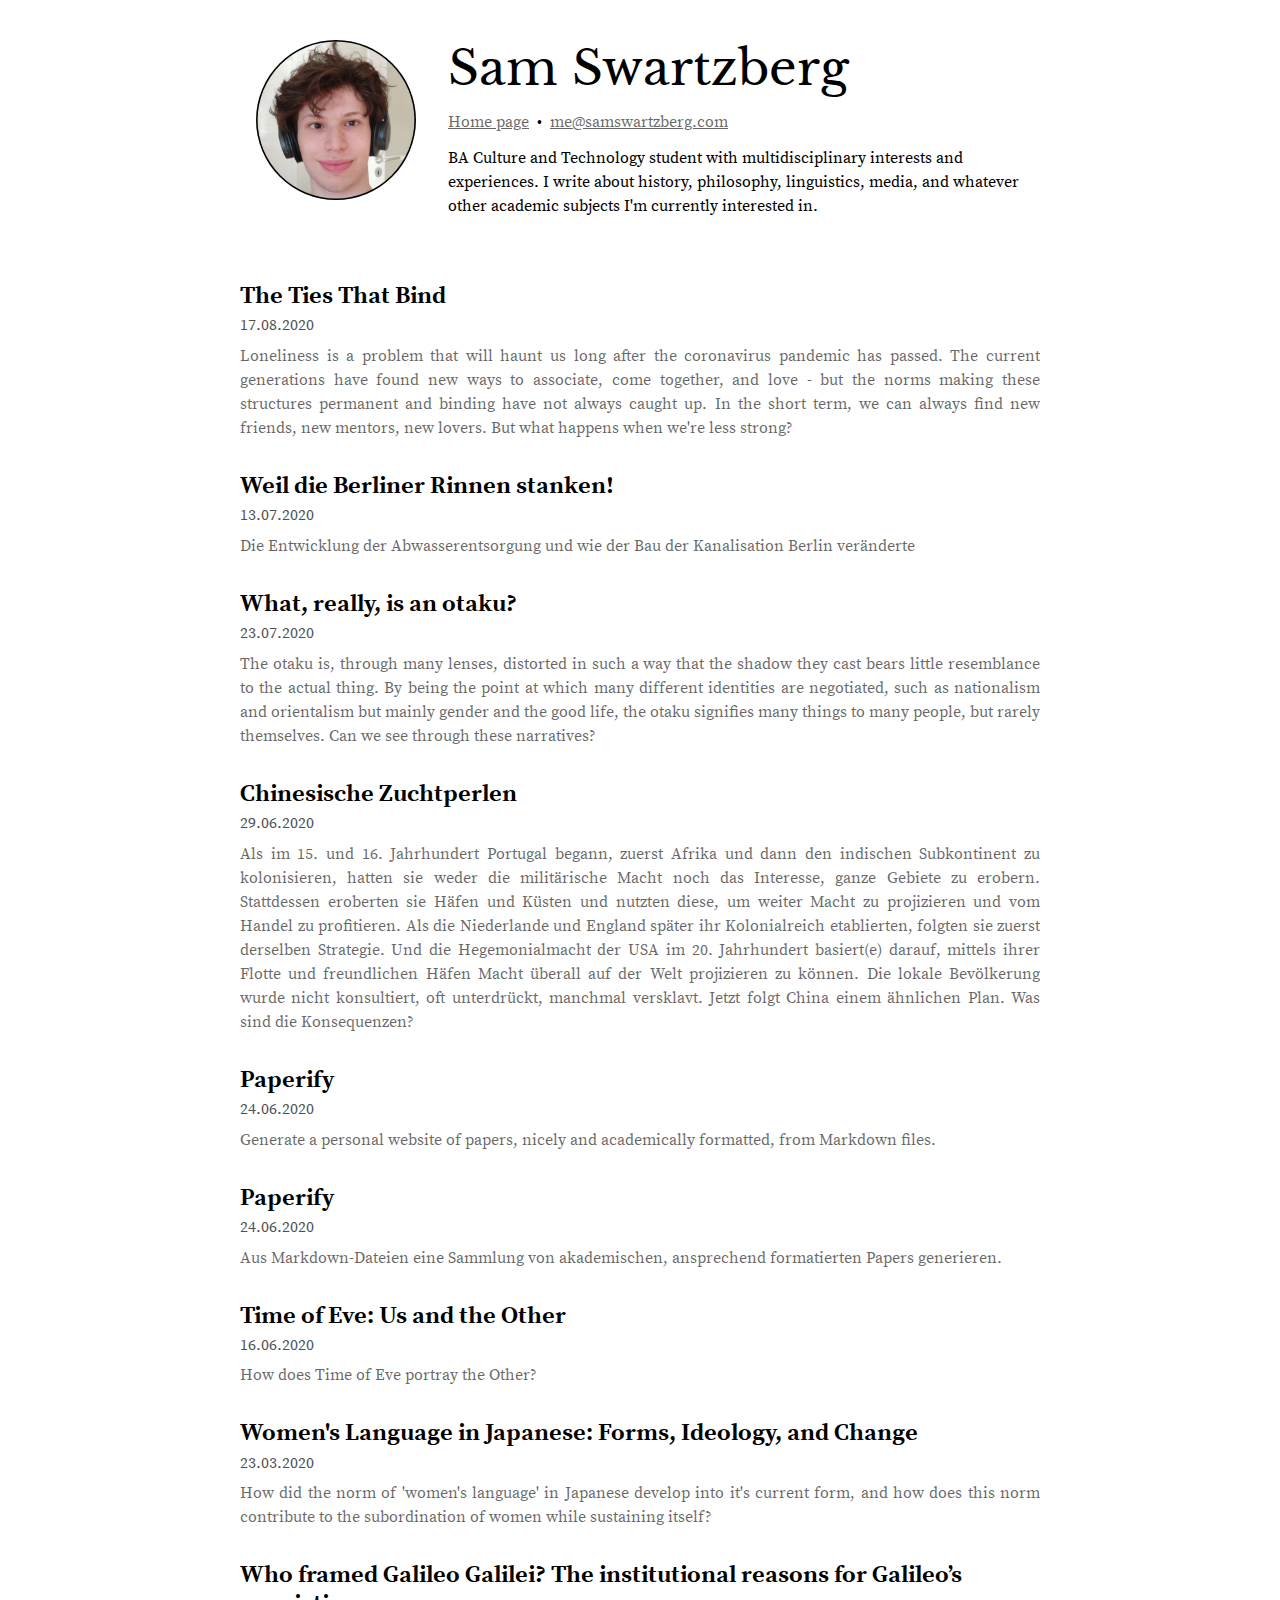
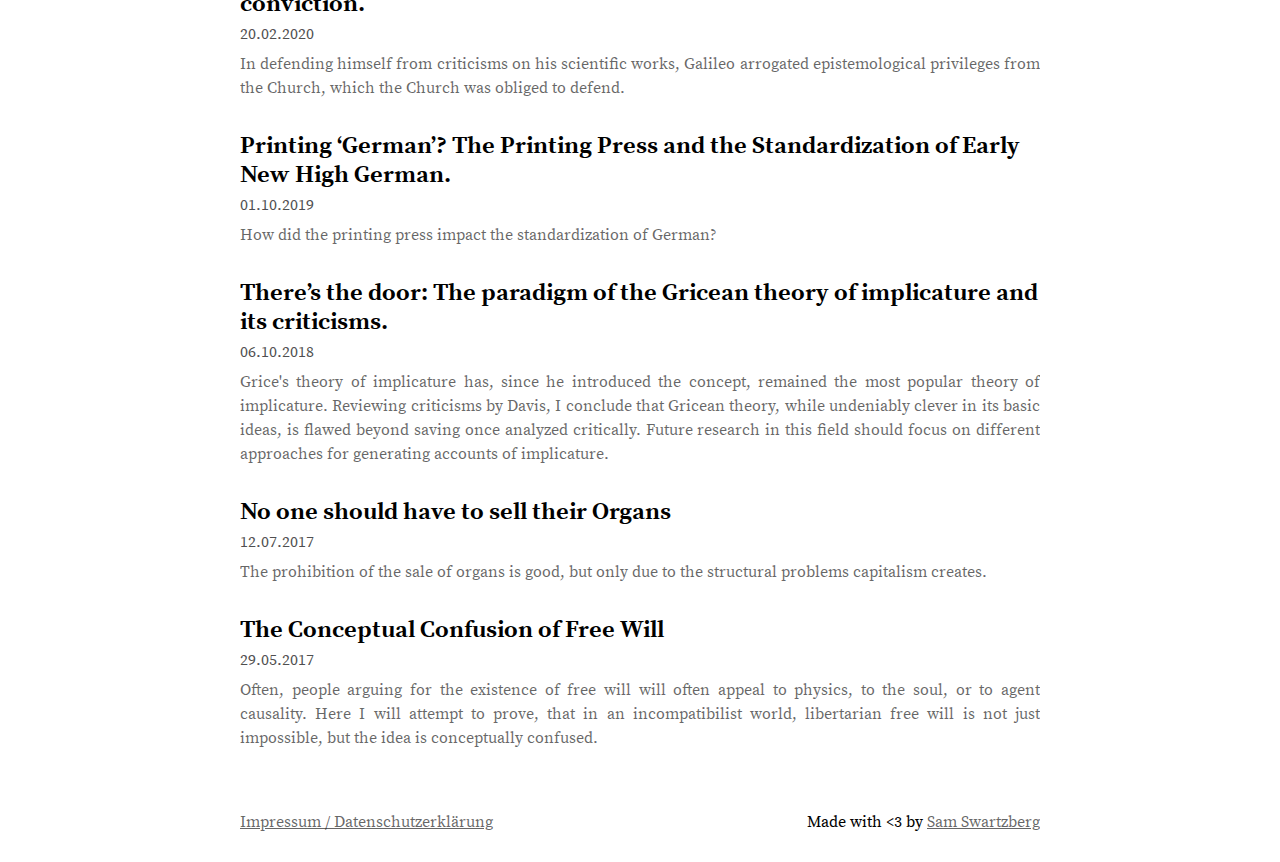
==== index.html @ ccce66b4 "Initial commit" ====
<!-- This is the generated index.html. Any edits here will be overwritten! -->
<!DOCTYPE html>
<html>
  <head>
    <link rel="stylesheet" href="css/main.css" charset="utf-8">
    <link rel="stylesheet" href="css/index.css" charset="utf-8">
    <title></title>
    <meta charset="UTF-8">
    <meta name="viewport" content="width=device-width, initial-scale=1">
    <link rel="apple-touch-icon" sizes="180x180" href="apple-touch-icon.png">
    <link rel="icon" type="image/png" sizes="32x32" href="favicon-32x32.png">
    <link rel="icon" type="image/png" sizes="16x16" href="favicon-16x16.png">
    <link rel="manifest" href="site.webmanifest">
    <link rel="mask-icon" href="safari-pinned-tab.svg" color="#5bbad5">
    <meta name="msapplication-TileColor" content="#ffffff">
    <meta name="theme-color" content="#ffffff">
    <meta name="description" content="">
  </head>
  <body>
    <script src="js/config.js" charset="utf-8"></script>
    <div class="site-container">
      <header id="site-header" class="landing-site-header">
        <div class="profile-image-container">
          <div class="image-container-inner">
            <picture>
              <img src="media/profile-image.jpg" class="profile-image" alt="">
            </picture>
          </div>
        </div>
          <div class="name-container">
            <h1 class="name-header">

            </h1>
          </div>
          <address class="contact-links-container">
            <ul class="contact-link-list">

            </ul>

          </address>
          <article class="description-container">
            <div class="person-description">

            </div>
          </article>
        <script src="js/populate-index.js" charset="utf-8"></script>
      </header>
      <main id="site-content">
        <div class="site-content-inner">
          <!--INSERT HERE-->
<article class="post-item">   <a href="posts/2020-08-17-loneliness-long-term.html">     <header>       <h2 class="title">The Ties That Bind</h2>       <time class="creation-date">17.08.2020</time>     </header>     <section class="abstract">       <p>Loneliness is a problem that will haunt us long after the coronavirus pandemic has passed. The current generations have found new ways to associate, come together, and love - but the norms making these structures permanent and binding have not always caught up. In the short term, we can always find new friends, new mentors, new lovers. But what happens when we're less strong?</p>     </section>   </a> </article>
<article class="post-item">   <a href="posts/2020-07-11-berlin-abwasser.html">     <header>       <h2 class="title">Weil die Berliner Rinnen stanken!</h2>       <time class="creation-date">13.07.2020</time>     </header>     <section class="abstract">       <p>Die Entwicklung der Abwasserentsorgung und wie der Bau der Kanalisation Berlin veränderte</p>     </section>   </a> </article>
<article class="post-item">   <a href="posts/2020-06-29-japan-otaku-patriarchy.html">     <header>       <h2 class="title">What, really, is an otaku?</h2>       <time class="creation-date">23.07.2020</time>     </header>     <section class="abstract">       <p>The otaku is, through many lenses, distorted in such a way that the shadow they cast bears little resemblance to the actual thing. By being the point at which many different identities are negotiated, such as nationalism and orientalism but mainly gender and the good life, the otaku signifies many things to many people, but rarely themselves. Can we see through these narratives?</p>     </section>   </a> </article>
<article class="post-item">   <a href="posts/2020-06-29-chinese-ports.html">     <header>       <h2 class="title">Chinesische Zuchtperlen</h2>       <time class="creation-date">29.06.2020</time>     </header>     <section class="abstract">       <p>Als im 15. und 16. Jahrhundert Portugal begann, zuerst Afrika und dann den indischen Subkontinent zu kolonisieren, hatten sie weder die militärische Macht noch das Interesse, ganze Gebiete zu erobern. Stattdessen eroberten sie Häfen und Küsten und nutzten diese, um weiter Macht zu projizieren und vom Handel zu profitieren. Als die Niederlande und England später ihr Kolonialreich etablierten, folgten sie zuerst derselben Strategie. Und die Hegemonialmacht der USA im 20. Jahrhundert basiert(e) darauf, mittels ihrer Flotte und freundlichen Häfen Macht überall auf der Welt projizieren zu können. Die lokale Bevölkerung wurde nicht konsultiert, oft unterdrückt, manchmal versklavt. Jetzt folgt China einem ähnlichen Plan. Was sind die Konsequenzen?</p>     </section>   </a> </article>
<article class="post-item">   <a href="posts/2020-06-24-documentation-en.html">     <header>       <h2 class="title">Paperify</h2>       <time class="creation-date">24.06.2020</time>     </header>     <section class="abstract">       <p>Generate a personal website of papers, nicely and academically formatted, from Markdown files.</p>     </section>   </a> </article>
<article class="post-item">   <a href="posts/2020-06-24-documentation-de.html">     <header>       <h2 class="title">Paperify</h2>       <time class="creation-date">24.06.2020</time>     </header>     <section class="abstract">       <p>Aus Markdown-Dateien eine Sammlung von akademischen, ansprechend formatierten Papers generieren.</p>     </section>   </a> </article>
<article class="post-item">   <a href="posts/2020-06-16-time-of-eve.html">     <header>       <h2 class="title">Time of Eve: Us and the Other</h2>       <time class="creation-date">16.06.2020</time>     </header>     <section class="abstract">       <p>How does Time of Eve portray the Other?</p>     </section>   </a> </article>
<article class="post-item">   <a href="posts/2020-03-23-joseigo.html">     <header>       <h2 class="title">Women's Language in Japanese: Forms, Ideology, and Change</h2>       <time class="creation-date">23.03.2020</time>     </header>     <section class="abstract">       <p>How did the norm of 'women's language' in Japanese develop into it's current form, and how does this norm contribute to the subordination of women while sustaining itself?</p>     </section>   </a> </article>
<article class="post-item">   <a href="posts/2020-02-20-galileo.html">     <header>       <h2 class="title">Who framed Galileo Galilei? The institutional reasons for Galileo’s conviction.</h2>       <time class="creation-date">20.02.2020</time>     </header>     <section class="abstract">       <p>In defending himself from criticisms on his scientific works, Galileo arrogated epistemological privileges from the Church, which the Church was obliged to defend.</p>     </section>   </a> </article>
<article class="post-item">   <a href="posts/2019-10-01-printing-press-german.html">     <header>       <h2 class="title">Printing ‘German’? The Printing Press and the Standardization of Early New High German.</h2>       <time class="creation-date">01.10.2019</time>     </header>     <section class="abstract">       <p>How did the printing press impact the standardization of German?</p>     </section>   </a> </article>
<article class="post-item">   <a href="posts/2018-10-06-implicature.html">     <header>       <h2 class="title">There’s the door: The paradigm of the Gricean theory of implicature and its criticisms.</h2>       <time class="creation-date">06.10.2018</time>     </header>     <section class="abstract">       <p>Grice's theory of implicature has, since he introduced the concept, remained the most popular theory of implicature. Reviewing criticisms by Davis, I conclude that Gricean theory, while undeniably clever in its basic ideas, is flawed beyond saving once analyzed critically. Future research in this field should focus on different approaches for generating accounts of implicature.</p>     </section>   </a> </article>
<article class="post-item">   <a href="posts/2017-07-12-argument-against-organ-sale.html">     <header>       <h2 class="title">No one should have to sell their Organs</h2>       <time class="creation-date">12.07.2017</time>     </header>     <section class="abstract">       <p>The prohibition of the sale of organs is good, but only due to the structural problems capitalism creates.</p>     </section>   </a> </article>
<article class="post-item">   <a href="posts/2017-05-29-free-will-conceptuallly-impossible.html">     <header>       <h2 class="title">The Conceptual Confusion of Free Will</h2>       <time class="creation-date">29.05.2017</time>     </header>     <section class="abstract">       <p>Often, people arguing for the existence of free will will often appeal to physics, to the soul, or to agent causality. Here I will attempt to prove, that in an incompatibilist world, libertarian free will is not just impossible, but the idea is conceptually confused.</p>     </section>   </a> </article>
        </div>
      </main>
      <footer id="site-footer"><a href="impressum.html">Impressum / Datenschutzerklärung</a><span>Made with &lt;3 by <a href="https://samswartzberg.com">Sam Swartzberg</a></span></footer>
    </div>
  </body>
</html>
---- css/main.css ----
/* CSS Reset
Modified & expanded from https://meyerweb.com/eric/tools/css/reset/ */
html, body, div, span, applet, object, iframe, h1, h2, h3, h4, h5, h6, p, blockquote, pre, a, abbr, acronym, address, big, cite, code,
del, dfn, em, img, ins, kbd, q, s, samp, small, strike, strong, sub, tt, var, center, dl, dt, dd, ol, ul, li, fieldset, form, label, legend,
table, caption, tbody, tfoot, thead, tr, th, td, article, aside, canvas, details, embed, figure, figcaption, footer, header, hgroup,
menu, nav, output, ruby, section, summary, time, mark, audio, video {
	margin: 0; padding: 0; border: 0; font: inherit; vertical-align: baseline; }
article, aside, details, figcaption, figure, footer, header, hgroup, menu, img, nav, section {
	display: block; }
body { line-height: 1; }
button{ font: inherit; background-color: transparent; border: none;}
a {color: inherit; text-decoration: none;}
table { border-collapse: collapse; border-spacing: 0; }
select { text-rendering: auto; color: inherit; letter-spacing: normal; word-spacing: normal; text-transform: none; text-indent: unset; text-shadow: none; display: inline-block; text-align: unset; white-space: normal; background-color: transparent; cursor: default; margin: 0; font: inherit; border-radius: 0; border: none; font-size: inherit; }
*:focus{	outline: none; border: none;}  button::-moz-focus-inner { border: 0; }
input[type=text]{ border: none; font: inherit; color: inherit; resize: none; line-height: 1rem; }
html{scroll-behavior: smooth;}
*{box-sizing: border-box;}
abbr{text-decoration: none;}
*:focus{	outline: none !important;}
*{
	-webkit-touch-callout: none;
	-webkit-tap-highlight-color: transparent;
}

p, a, li, span, section, figcaption, code{
	overflow-wrap: break-word; }

/* CSS Variables */

body{
	--transparent-grey: rgba(0,0,0,0.02);
	--semitransparent-grey: rgba(0,0,0,0.04);
	--light-grey: rgba(0,0,0,0.3);
	--grey: rgba(0,0,0,0.6);
	--border-thickness: 0.05em;}

/* Code Styling */

code{
		font-family: "Inconsolata", Inconsolata, monospace; }

:not(pre) > code{
	background-color: var(--semitransparent-grey);
	padding: 0.2em 0.4em;
	font-size: 95%;
	border-radius: 0.2em; }

pre{
	background-color: var(--semitransparent-grey);
	padding: 1em;
	width: max-content;
	margin: 1em 0; }

hr{
	border: none;
	margin: 2em 0;
	border-bottom: 0.05em solid var(--grey); }

/* Quote-related Styling */

blockquote, q { quotes: '"' '"' "'" "'"; }
q:before{ content: " " open-quote;}
q:after{ content: close-quote " ";}
blockquote{
	margin-bottom: 1em;
	margin-left: 2em; }
blockquote p{
	display: inline; }

/* Link-related Styling */

:link, :visited{
  color: var(--grey);
	text-decoration: underline; }

a:active{
	color: white;
	background-color: black; }

@media (hover: hover){
	a:hover{
		opacity: 0.7; } }

/* Headings */

h1, h2, h3, h4, h5, h6{
	color: black;
	line-height: 1.2;
 	clear: both;}

h1{
	hyphens: none;
	font-size: 2.5em;
	font-weight: bold;
	margin-bottom: 1em; }

h2{
	font-size: 1.5em; }

h2,h3{
	font-weight: bold;}

h2,h3,h4{
	margin-top: 2em;
	margin-bottom: 1em; }

h4,h5{
	font-style: italic; }

h5{
	margin-top: 1em;
	margin-bottom: 0.5em;
	color: var(--grey);}

/* Elements With Emphasis */

em{
	font-style: italic; }
strong{
	font-weight: bold; }

/* Text Blocks */

p{
	text-align: justify;
	line-height: 1.5; }

/* Lists */

ul{
	list-style-type: disc; }
ol{
	list-style: decimal; }

ul, ol{
	line-height: 1.5;
	--list-indent: 2em;
	margin: 1em 0 1em var(--list-indent);
	list-style-position: outside; }

li{
	--list-item-spacing: .5em;
	margin-bottom: var(--list-item-spacing);
}

li > ul, li > ol{
	margin: var(--list-item-spacing) 0 var(--list-item-spacing) var(--list-indent);}

/* Image */

img{
	width: 100%;
	margin: 1em 0; }

/* Figures */

figure{
	width: var(--size);
	margin: 1em; }

figure img{
	margin: 0;
	object-fit: cover;}

figure.right{
	float: right;
	margin: 1em 0 1em 2em; }

figure.left{
	float: left;
	margin: 1em 2em 1em 0; }

figure.center, figure.centerflex, figure.center-long{
	clear:both;
	margin: 2em auto;
}
figure.centerflex .image-container{
	display: flex;
}
figure.centerflex .image-container img{
	flex: 1 1 auto;
	min-width: 0;
}
.image-container{
	border: 0.05em solid black;
	max-width: 100%;
	overflow: hidden;
}
.image-container:not(:only-child){
	margin-bottom: 0.75em;
}

@media (max-width: 700px){
	figure{
		width: calc(1.5 * var(--size));
		max-width: 100%;}}
@media (max-width: 500px){
	figure, figure.right, figure.left, figure.center{
		margin: 1.5em;
		width: calc(100% - 2 * 1.5em); }}

body{
  display: flex;
  justify-content: center;
  font-family: "Source Serif Pro", YuGothic , 'Yu Gothic', 'Montserrat', 'Mplus 1p', 'Hiragino Sans', 'Hiragino Kaku Gothic Pro', '游ゴシック' , '游ゴシック体' , 'ＭＳ ゴシック' , 'MS Gothic', sans-serif;
	width: 100%;
}
.site-container {
  height: 100%;
  width: 90%;
  display: flex;
  flex-flow: column nowrap;
  justify-content: flex-start;
	max-width: 50em;
	overflow: hidden;
}
#site-header{
  margin-top: 1.5em;
}
#site-header:not(.landing-site-header){
  margin-top: 2em;
  margin-bottom: 1em; }
#site-header .site-name-wrapper::after{
  content: " / ";
  text-decoration: none; }
#site-footer{
	padding: 2em 0;
	display: flex;
	justify-content: space-between;
}
#site-footer > :nth-child(2){
	text-align: right;
}
table{
		margin: 1.5em auto;
		border: var(--border-thickness) solid var(--light-grey);
		padding: 1em;
		background-color: var(--transparent-grey);
		overflow: scroll;
		max-width: 100%;
}

td,th{padding: 0.5em;}
table th{
	padding-top: 1em;
}
td:first-child, th:first-child{padding-left: 1em;}
td:last-child, th:last-child{padding-right: 1em;}
tr:last-child td{padding-bottom: 1em;}
td:first-of-type, thead{
	font-weight: bold;
}


@media (max-width: 500px){
	td, th{
		padding: 0.25em; }
	h1.shrink-header{
		font-size: 2em;
		} }

@media (max-width: 400px){
	td, th{
		padding: 0.2ch; }
	h1 {
		hyphens: manual;
		}}

.first-name::after{
  content: " ";
}

/* Local font files for google fonts and respective declarations
from https://google-webfonts-helper.herokuapp.com/fonts */

/* inconsolata-regular - latin */
@font-face {
  font-family: 'Inconsolata';
  font-style: normal;
  font-weight: 400;
  src: url('../fonts/inconsolata-v19-latin-regular.eot'); /* IE9 Compat Modes */
  src: local(''),
       url('../fonts/inconsolata-v19-latin-regular.eot?#iefix') format('embedded-opentype'), /* IE6-IE8 */
       url('../fonts/inconsolata-v19-latin-regular.woff2') format('woff2'), /* Super Modern Browsers */
       url('../fonts/inconsolata-v19-latin-regular.woff') format('woff'), /* Modern Browsers */
       url('../fonts/inconsolata-v19-latin-regular.ttf') format('truetype'), /* Safari, Android, iOS */
       url('../fonts/inconsolata-v19-latin-regular.svg#Inconsolata') format('svg'); /* Legacy iOS */
}
/* inconsolata-500 - latin */
@font-face {
  font-family: 'Inconsolata';
  font-style: normal;
  font-weight: 500;
  src: url('../fonts/inconsolata-v19-latin-500.eot'); /* IE9 Compat Modes */
  src: local(''),
       url('../fonts/inconsolata-v19-latin-500.eot?#iefix') format('embedded-opentype'), /* IE6-IE8 */
       url('../fonts/inconsolata-v19-latin-500.woff2') format('woff2'), /* Super Modern Browsers */
       url('../fonts/inconsolata-v19-latin-500.woff') format('woff'), /* Modern Browsers */
       url('../fonts/inconsolata-v19-latin-500.ttf') format('truetype'), /* Safari, Android, iOS */
       url('../fonts/inconsolata-v19-latin-500.svg#Inconsolata') format('svg'); /* Legacy iOS */
}
/* inconsolata-700 - latin */
@font-face {
  font-family: 'Inconsolata';
  font-style: normal;
  font-weight: 700;
  src: url('../fonts/inconsolata-v19-latin-700.eot'); /* IE9 Compat Modes */
  src: local(''),
       url('../fonts/inconsolata-v19-latin-700.eot?#iefix') format('embedded-opentype'), /* IE6-IE8 */
       url('../fonts/inconsolata-v19-latin-700.woff2') format('woff2'), /* Super Modern Browsers */
       url('../fonts/inconsolata-v19-latin-700.woff') format('woff'), /* Modern Browsers */
       url('../fonts/inconsolata-v19-latin-700.ttf') format('truetype'), /* Safari, Android, iOS */
       url('../fonts/inconsolata-v19-latin-700.svg#Inconsolata') format('svg'); /* Legacy iOS */
}
/* inconsolata-600 - latin */
@font-face {
  font-family: 'Inconsolata';
  font-style: normal;
  font-weight: 600;
  src: url('../fonts/inconsolata-v19-latin-600.eot'); /* IE9 Compat Modes */
  src: local(''),
       url('../fonts/inconsolata-v19-latin-600.eot?#iefix') format('embedded-opentype'), /* IE6-IE8 */
       url('../fonts/inconsolata-v19-latin-600.woff2') format('woff2'), /* Super Modern Browsers */
       url('../fonts/inconsolata-v19-latin-600.woff') format('woff'), /* Modern Browsers */
       url('../fonts/inconsolata-v19-latin-600.ttf') format('truetype'), /* Safari, Android, iOS */
       url('../fonts/inconsolata-v19-latin-600.svg#Inconsolata') format('svg'); /* Legacy iOS */
}


/* libre-baskerville-regular - latin */
@font-face {
  font-family: 'Libre Baskerville';
  font-style: normal;
  font-weight: 400;
  src: url('../fonts/libre-baskerville-v7-latin-regular.eot'); /* IE9 Compat Modes */
  src: local('Libre Baskerville'), local('LibreBaskerville-Regular'),
       url('../fonts/libre-baskerville-v7-latin-regular.eot?#iefix') format('embedded-opentype'), /* IE6-IE8 */
       url('../fonts/libre-baskerville-v7-latin-regular.woff2') format('woff2'), /* Super Modern Browsers */
       url('../fonts/libre-baskerville-v7-latin-regular.woff') format('woff'), /* Modern Browsers */
       url('../fonts/libre-baskerville-v7-latin-regular.ttf') format('truetype'), /* Safari, Android, iOS */
       url('../fonts/libre-baskerville-v7-latin-regular.svg#LibreBaskerville') format('svg'); /* Legacy iOS */
}
/* libre-baskerville-italic - latin */
@font-face {
  font-family: 'Libre Baskerville';
  font-style: italic;
  font-weight: 400;
  src: url('../fonts/libre-baskerville-v7-latin-italic.eot'); /* IE9 Compat Modes */
  src: local('Libre Baskerville Italic'), local('LibreBaskerville-Italic'),
       url('../fonts/libre-baskerville-v7-latin-italic.eot?#iefix') format('embedded-opentype'), /* IE6-IE8 */
       url('../fonts/libre-baskerville-v7-latin-italic.woff2') format('woff2'), /* Super Modern Browsers */
       url('../fonts/libre-baskerville-v7-latin-italic.woff') format('woff'), /* Modern Browsers */
       url('../fonts/libre-baskerville-v7-latin-italic.ttf') format('truetype'), /* Safari, Android, iOS */
       url('../fonts/libre-baskerville-v7-latin-italic.svg#LibreBaskerville') format('svg'); /* Legacy iOS */
}
/* libre-baskerville-700 - latin */
@font-face {
  font-family: 'Libre Baskerville';
  font-style: normal;
  font-weight: 700;
  src: url('../fonts/libre-baskerville-v7-latin-700.eot'); /* IE9 Compat Modes */
  src: local('Libre Baskerville Bold'), local('LibreBaskerville-Bold'),
       url('../fonts/libre-baskerville-v7-latin-700.eot?#iefix') format('embedded-opentype'), /* IE6-IE8 */
       url('../fonts/libre-baskerville-v7-latin-700.woff2') format('woff2'), /* Super Modern Browsers */
       url('../fonts/libre-baskerville-v7-latin-700.woff') format('woff'), /* Modern Browsers */
       url('../fonts/libre-baskerville-v7-latin-700.ttf') format('truetype'), /* Safari, Android, iOS */
       url('../fonts/libre-baskerville-v7-latin-700.svg#LibreBaskerville') format('svg'); /* Legacy iOS */
}
/* source-serif-pro-regular - latin-ext_latin */
@font-face {
  font-family: 'Source Serif Pro';
  font-style: normal;
  font-weight: 400;
  src: url('../fonts/source-serif-pro-v7-latin-ext_latin-regular.eot'); /* IE9 Compat Modes */
  src: local('Source Serif Pro'), local('SourceSerifPro-Regular'),
       url('../fonts/source-serif-pro-v7-latin-ext_latin-regular.eot?#iefix') format('embedded-opentype'), /* IE6-IE8 */
       url('../fonts/source-serif-pro-v7-latin-ext_latin-regular.woff2') format('woff2'), /* Super Modern Browsers */
       url('../fonts/source-serif-pro-v7-latin-ext_latin-regular.woff') format('woff'), /* Modern Browsers */
       url('../fonts/source-serif-pro-v7-latin-ext_latin-regular.ttf') format('truetype'), /* Safari, Android, iOS */
       url('../fonts/source-serif-pro-v7-latin-ext_latin-regular.svg#SourceSerifPro') format('svg'); /* Legacy iOS */
}
/* source-serif-pro-600 - latin-ext_latin */
@font-face {
  font-family: 'Source Serif Pro';
  font-style: normal;
  font-weight: 600;
  src: url('../fonts/source-serif-pro-v7-latin-ext_latin-600.eot'); /* IE9 Compat Modes */
  src: local('Source Serif Pro Semibold'), local('SourceSerifPro-Semibold'),
       url('../fonts/source-serif-pro-v7-latin-ext_latin-600.eot?#iefix') format('embedded-opentype'), /* IE6-IE8 */
       url('../fonts/source-serif-pro-v7-latin-ext_latin-600.woff2') format('woff2'), /* Super Modern Browsers */
       url('../fonts/source-serif-pro-v7-latin-ext_latin-600.woff') format('woff'), /* Modern Browsers */
       url('../fonts/source-serif-pro-v7-latin-ext_latin-600.ttf') format('truetype'), /* Safari, Android, iOS */
       url('../fonts/source-serif-pro-v7-latin-ext_latin-600.svg#SourceSerifPro') format('svg'); /* Legacy iOS */
}
/* source-serif-pro-700 - latin-ext_latin */
@font-face {
  font-family: 'Source Serif Pro';
  font-style: normal;
  font-weight: 700;
  src: url('../fonts/source-serif-pro-v7-latin-ext_latin-700.eot'); /* IE9 Compat Modes */
  src: local('Source Serif Pro Bold'), local('SourceSerifPro-Bold'),
       url('../fonts/source-serif-pro-v7-latin-ext_latin-700.eot?#iefix') format('embedded-opentype'), /* IE6-IE8 */
       url('../fonts/source-serif-pro-v7-latin-ext_latin-700.woff2') format('woff2'), /* Super Modern Browsers */
       url('../fonts/source-serif-pro-v7-latin-ext_latin-700.woff') format('woff'), /* Modern Browsers */
       url('../fonts/source-serif-pro-v7-latin-ext_latin-700.ttf') format('truetype'), /* Safari, Android, iOS */
       url('../fonts/source-serif-pro-v7-latin-ext_latin-700.svg#SourceSerifPro') format('svg'); /* Legacy iOS */
}
---- css/index.css ----
.site-container > *{
  width: 100%;

}
#site-header{
  display: grid;
  grid-template-areas:
      "image title"
      "image links"
      "image text";
  grid-template-rows: max-content max-content 1fr;
  grid-template-columns: max-content 1fr;
  margin-bottom: 4em;
}
.profile-image-container{
  flex: 0 0 auto;
  display: flex;
  justify-content: center;
  padding: 1em 2em 1em 1em;
  grid-area: image;
  align-items: flex-start;
}

.image-container-inner{
  clip-path: circle(50%);
  background-color: black;
  --image-size: 10em;
  height: var(--image-size);
}
.profile-image{
  clip-path: circle(49%);
  height: var(--image-size);
  width: unset;
  margin: unset;
}
.name-container{
  margin: 1em 0;
  grid-area: title;
}
.name-header{
  font-size: 3em;
  font-family: "Libre Baskerville";
  font-weight: 400;
  margin-bottom: 0;
}


.contact-links-container{
  margin-bottom: 1em;
  grid-area: links;
}
.contact-link-list{
  list-style: none;
  margin: 0;
  line-height: inherit;
}
.contact-link-list li {
  display: inline-block;
  margin-bottom: 0;
}


.contact-link-list li:not(:last-child)::after{
  content: "•";
  margin: 0 1ch;
}
.description-container{
  grid-area: text;
  line-height: 1.2;
  text-align: left;

}
.description-container p{
  text-align: left;
}

.post-item{
	margin-bottom: 2em;
	line-height: 1.2;

}
.post-item * {
  text-decoration: none;
}
.post-item:active{
  background-color: black;
  color: white;
}
.post-item:active h2, .post-item:active time, .post-item:active .abstract{
  color: white;
}
@media (hover: hover){
	.post-item a{
		opacity: 1; } }
.post-item h2{
  margin-top: 0;
	font-size: 1.5em;
	font-weight: bold;
  margin-bottom: 0.25em;
}
.post-item .abstract{
  color: var(--grey);
}
.creation-date{
	color: rgba(0,0,0,0.7);
}
.post-item header{
	margin-bottom: 0.5em;
}

.site-content-inner{
  display: flex;
  flex-flow: column;
}

@media (max-width: 700px) {
  #site-header{
    grid-template-areas:
        "image title"
        "image links"
        "text text";
  }
  .name-contaner{
    margin: 1em 0 0.5em;
  }
  #site-header .profile-image-container{
    margin-right: 1em;
    padding: 0;
    align-items: center;
    justify-content: center;
  }
  .image-container-inner{
    --image-size: 6em;

  }
  .description-container{
    margin-top: 0.5em;
    border-left: 0.25em solid rgba(0,0,0,0.2);
    padding-left: 0.5em;
  }
}
@media (max-width: 450px){
  html{
    font-size: 3.5vw;
  }
}
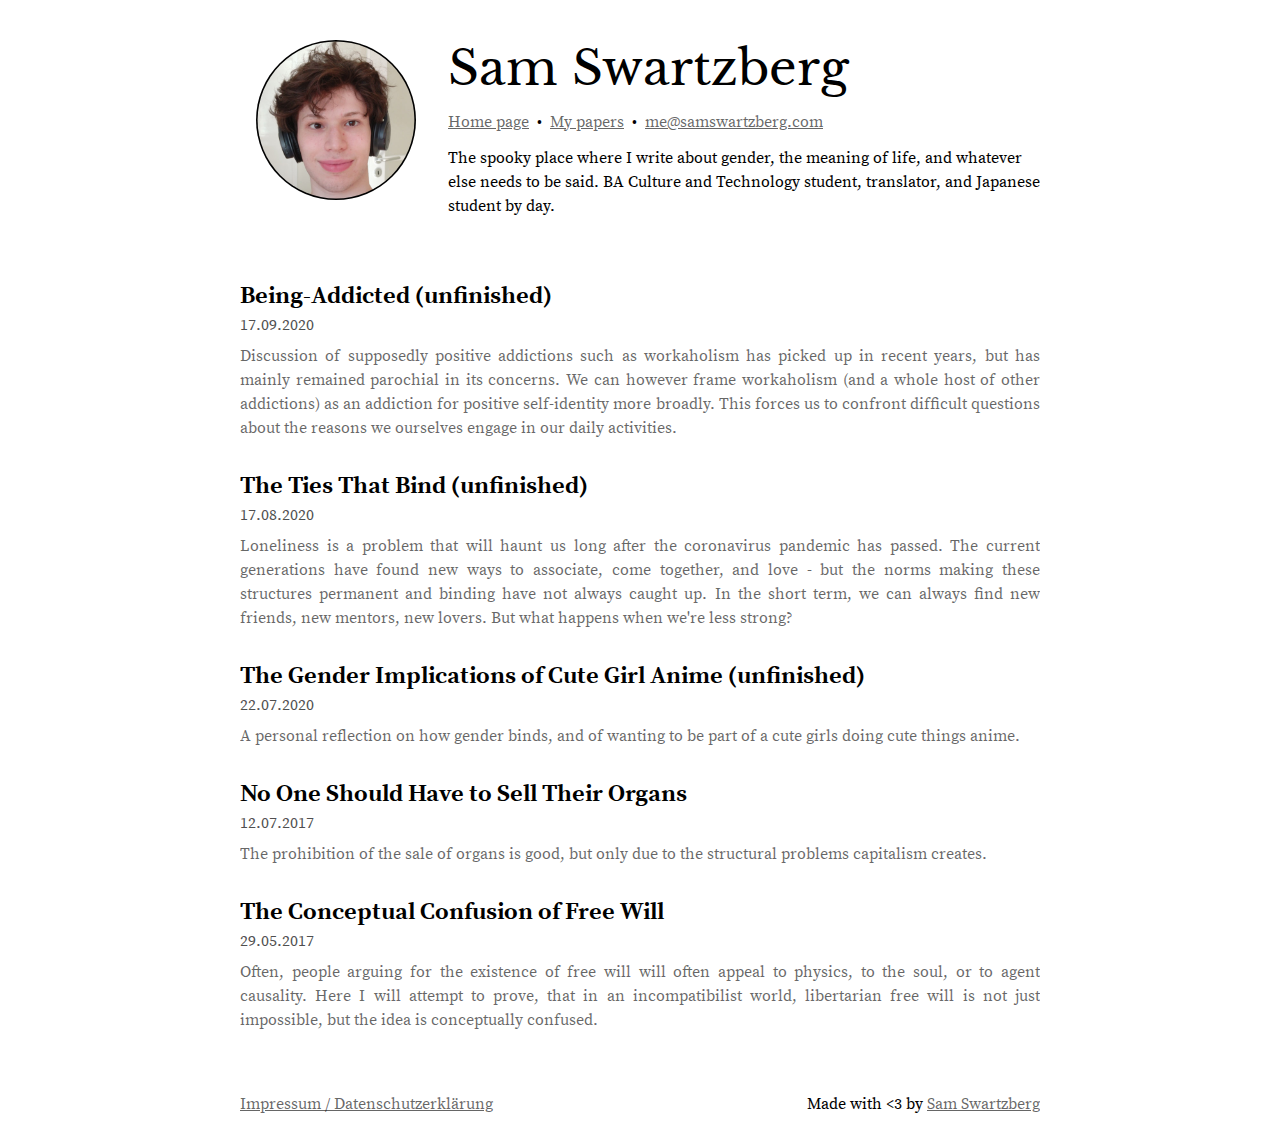
==== commit 5b1b90b4: "Transform this from the paper repo into the blog one" ====
--- a/index.html
+++ b/index.html
@@ -48,18 +48,10 @@
       <main id="site-content">
         <div class="site-content-inner">
           <!--INSERT HERE-->
-<article class="post-item">   <a href="posts/2020-08-17-loneliness-long-term.html">     <header>       <h2 class="title">The Ties That Bind</h2>       <time class="creation-date">17.08.2020</time>     </header>     <section class="abstract">       <p>Loneliness is a problem that will haunt us long after the coronavirus pandemic has passed. The current generations have found new ways to associate, come together, and love - but the norms making these structures permanent and binding have not always caught up. In the short term, we can always find new friends, new mentors, new lovers. But what happens when we're less strong?</p>     </section>   </a> </article>
-<article class="post-item">   <a href="posts/2020-07-11-berlin-abwasser.html">     <header>       <h2 class="title">Weil die Berliner Rinnen stanken!</h2>       <time class="creation-date">13.07.2020</time>     </header>     <section class="abstract">       <p>Die Entwicklung der Abwasserentsorgung und wie der Bau der Kanalisation Berlin veränderte</p>     </section>   </a> </article>
-<article class="post-item">   <a href="posts/2020-06-29-japan-otaku-patriarchy.html">     <header>       <h2 class="title">What, really, is an otaku?</h2>       <time class="creation-date">23.07.2020</time>     </header>     <section class="abstract">       <p>The otaku is, through many lenses, distorted in such a way that the shadow they cast bears little resemblance to the actual thing. By being the point at which many different identities are negotiated, such as nationalism and orientalism but mainly gender and the good life, the otaku signifies many things to many people, but rarely themselves. Can we see through these narratives?</p>     </section>   </a> </article>
-<article class="post-item">   <a href="posts/2020-06-29-chinese-ports.html">     <header>       <h2 class="title">Chinesische Zuchtperlen</h2>       <time class="creation-date">29.06.2020</time>     </header>     <section class="abstract">       <p>Als im 15. und 16. Jahrhundert Portugal begann, zuerst Afrika und dann den indischen Subkontinent zu kolonisieren, hatten sie weder die militärische Macht noch das Interesse, ganze Gebiete zu erobern. Stattdessen eroberten sie Häfen und Küsten und nutzten diese, um weiter Macht zu projizieren und vom Handel zu profitieren. Als die Niederlande und England später ihr Kolonialreich etablierten, folgten sie zuerst derselben Strategie. Und die Hegemonialmacht der USA im 20. Jahrhundert basiert(e) darauf, mittels ihrer Flotte und freundlichen Häfen Macht überall auf der Welt projizieren zu können. Die lokale Bevölkerung wurde nicht konsultiert, oft unterdrückt, manchmal versklavt. Jetzt folgt China einem ähnlichen Plan. Was sind die Konsequenzen?</p>     </section>   </a> </article>
-<article class="post-item">   <a href="posts/2020-06-24-documentation-en.html">     <header>       <h2 class="title">Paperify</h2>       <time class="creation-date">24.06.2020</time>     </header>     <section class="abstract">       <p>Generate a personal website of papers, nicely and academically formatted, from Markdown files.</p>     </section>   </a> </article>
-<article class="post-item">   <a href="posts/2020-06-24-documentation-de.html">     <header>       <h2 class="title">Paperify</h2>       <time class="creation-date">24.06.2020</time>     </header>     <section class="abstract">       <p>Aus Markdown-Dateien eine Sammlung von akademischen, ansprechend formatierten Papers generieren.</p>     </section>   </a> </article>
-<article class="post-item">   <a href="posts/2020-06-16-time-of-eve.html">     <header>       <h2 class="title">Time of Eve: Us and the Other</h2>       <time class="creation-date">16.06.2020</time>     </header>     <section class="abstract">       <p>How does Time of Eve portray the Other?</p>     </section>   </a> </article>
-<article class="post-item">   <a href="posts/2020-03-23-joseigo.html">     <header>       <h2 class="title">Women's Language in Japanese: Forms, Ideology, and Change</h2>       <time class="creation-date">23.03.2020</time>     </header>     <section class="abstract">       <p>How did the norm of 'women's language' in Japanese develop into it's current form, and how does this norm contribute to the subordination of women while sustaining itself?</p>     </section>   </a> </article>
-<article class="post-item">   <a href="posts/2020-02-20-galileo.html">     <header>       <h2 class="title">Who framed Galileo Galilei? The institutional reasons for Galileo’s conviction.</h2>       <time class="creation-date">20.02.2020</time>     </header>     <section class="abstract">       <p>In defending himself from criticisms on his scientific works, Galileo arrogated epistemological privileges from the Church, which the Church was obliged to defend.</p>     </section>   </a> </article>
-<article class="post-item">   <a href="posts/2019-10-01-printing-press-german.html">     <header>       <h2 class="title">Printing ‘German’? The Printing Press and the Standardization of Early New High German.</h2>       <time class="creation-date">01.10.2019</time>     </header>     <section class="abstract">       <p>How did the printing press impact the standardization of German?</p>     </section>   </a> </article>
-<article class="post-item">   <a href="posts/2018-10-06-implicature.html">     <header>       <h2 class="title">There’s the door: The paradigm of the Gricean theory of implicature and its criticisms.</h2>       <time class="creation-date">06.10.2018</time>     </header>     <section class="abstract">       <p>Grice's theory of implicature has, since he introduced the concept, remained the most popular theory of implicature. Reviewing criticisms by Davis, I conclude that Gricean theory, while undeniably clever in its basic ideas, is flawed beyond saving once analyzed critically. Future research in this field should focus on different approaches for generating accounts of implicature.</p>     </section>   </a> </article>
-<article class="post-item">   <a href="posts/2017-07-12-argument-against-organ-sale.html">     <header>       <h2 class="title">No one should have to sell their Organs</h2>       <time class="creation-date">12.07.2017</time>     </header>     <section class="abstract">       <p>The prohibition of the sale of organs is good, but only due to the structural problems capitalism creates.</p>     </section>   </a> </article>
+<article class="post-item">   <a href="posts/2020-09-17-addiction-identity.html">     <header>       <h2 class="title">Being-Addicted (unfinished)</h2>       <time class="creation-date">17.09.2020</time>     </header>     <section class="abstract">       <p>Discussion of supposedly positive addictions such as workaholism has picked up in recent years, but has mainly remained parochial in its concerns. We can however frame workaholism (and a whole host of other addictions) as an addiction for positive self-identity more broadly. This forces us to confront difficult questions about the reasons we ourselves engage in our daily activities.</p>     </section>   </a> </article>
+<article class="post-item">   <a href="posts/2020-08-17-loneliness-long-term.html">     <header>       <h2 class="title">The Ties That Bind (unfinished)</h2>       <time class="creation-date">17.08.2020</time>     </header>     <section class="abstract">       <p>Loneliness is a problem that will haunt us long after the coronavirus pandemic has passed. The current generations have found new ways to associate, come together, and love - but the norms making these structures permanent and binding have not always caught up. In the short term, we can always find new friends, new mentors, new lovers. But what happens when we're less strong?</p>     </section>   </a> </article>
+<article class="post-item">   <a href="posts/2020-07-22-gender-intimacy-relationships.html">     <header>       <h2 class="title">The Gender Implications of Cute Girl Anime (unfinished)</h2>       <time class="creation-date">22.07.2020</time>     </header>     <section class="abstract">       <p>A personal reflection on how gender binds, and of wanting to be part of a cute girls doing cute things anime.</p>     </section>   </a> </article>
+<article class="post-item">   <a href="posts/2017-07-12-argument-against-organ-sale.html">     <header>       <h2 class="title">No One Should Have to Sell Their Organs</h2>       <time class="creation-date">12.07.2017</time>     </header>     <section class="abstract">       <p>The prohibition of the sale of organs is good, but only due to the structural problems capitalism creates.</p>     </section>   </a> </article>
 <article class="post-item">   <a href="posts/2017-05-29-free-will-conceptuallly-impossible.html">     <header>       <h2 class="title">The Conceptual Confusion of Free Will</h2>       <time class="creation-date">29.05.2017</time>     </header>     <section class="abstract">       <p>Often, people arguing for the existence of free will will often appeal to physics, to the soul, or to agent causality. Here I will attempt to prove, that in an incompatibilist world, libertarian free will is not just impossible, but the idea is conceptually confused.</p>     </section>   </a> </article>
         </div>
       </main>
